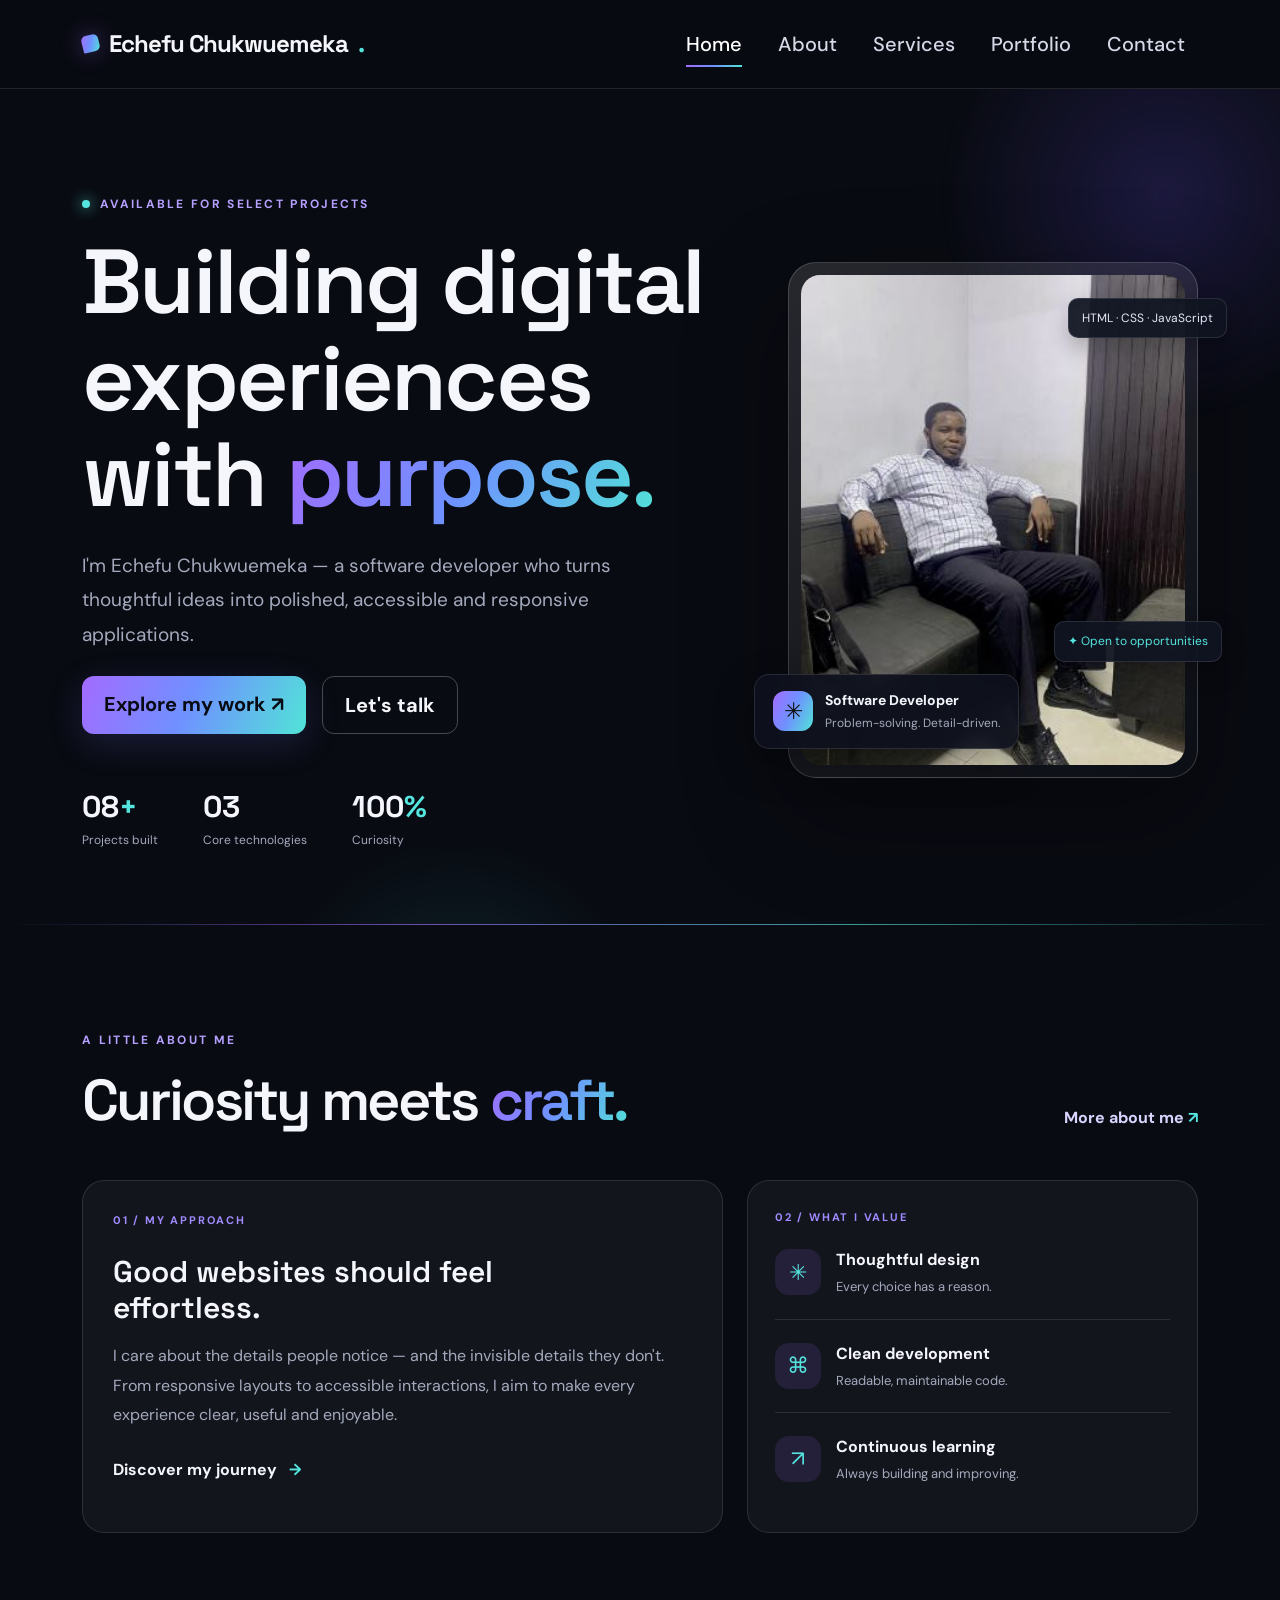
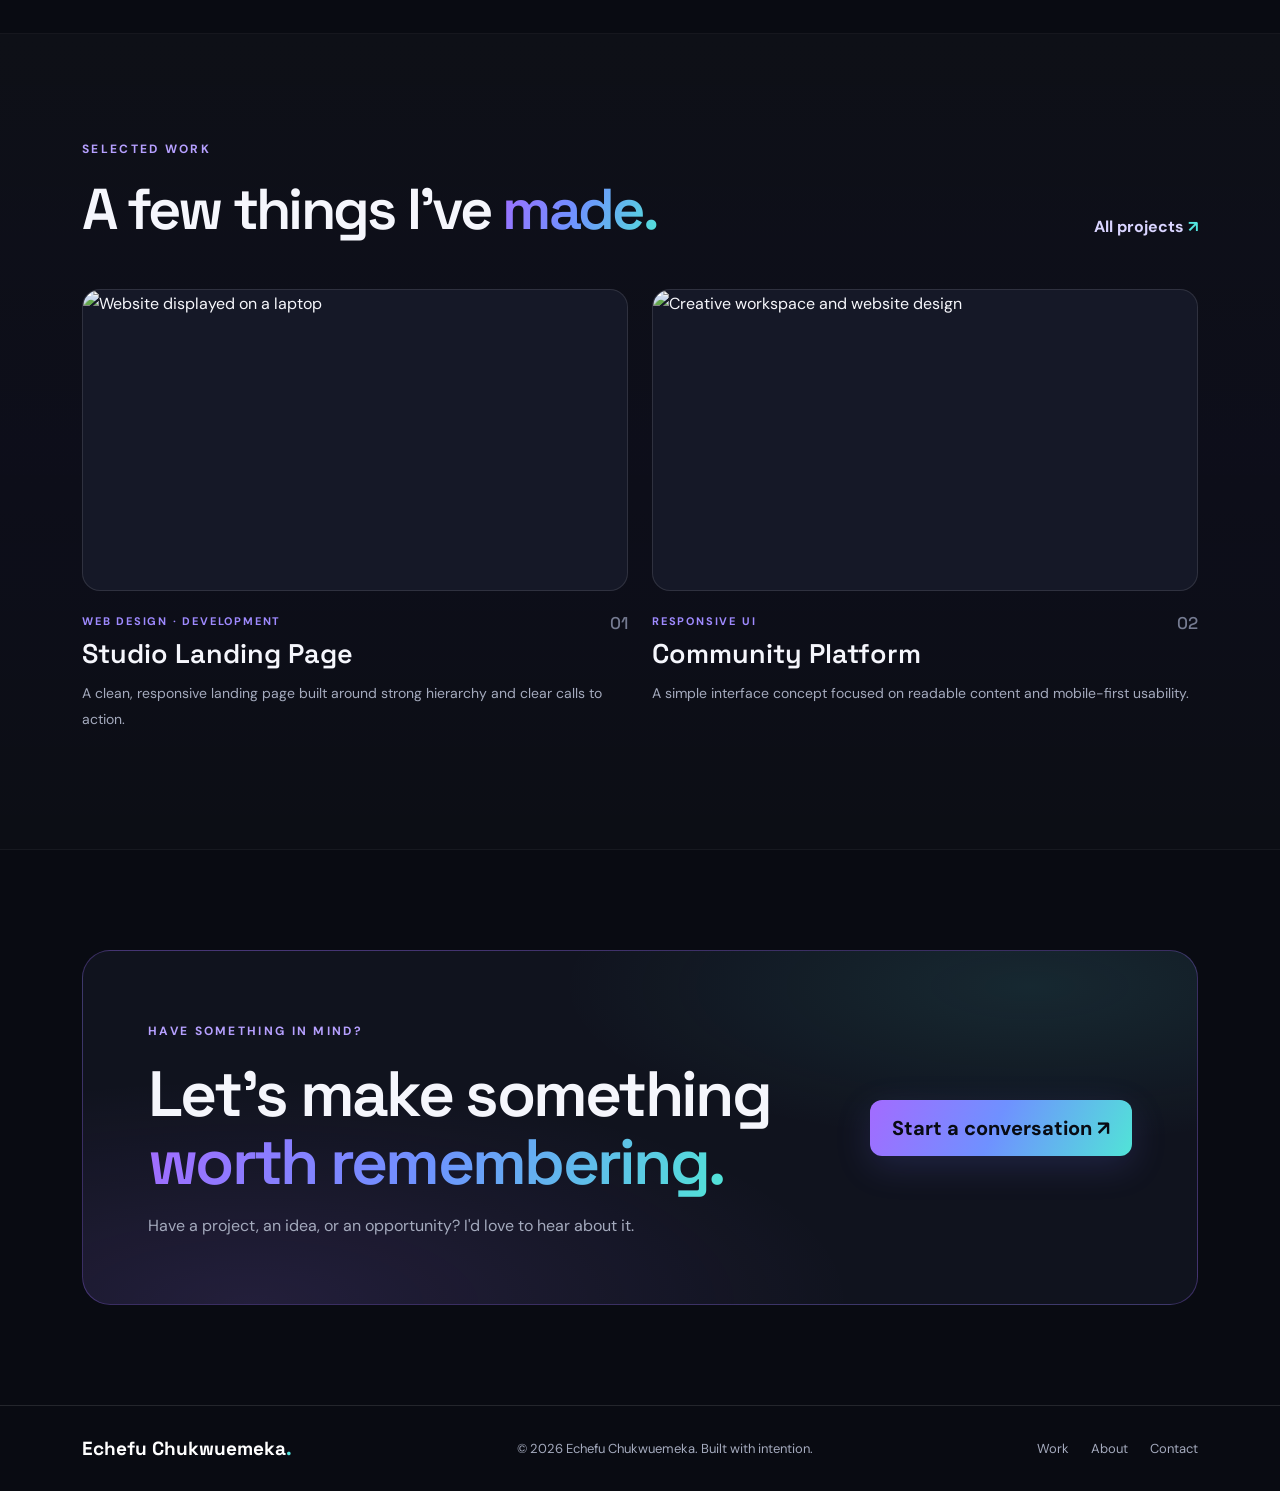
==== index.html @ 693dc214 "add cugar portfolio website" ====
<!DOCTYPE html>
<html lang="en">
<head>
  <meta charset="UTF-8">
  <meta name="viewport" content="width=device-width, initial-scale=1.0">
  <meta name="description" content="Personal portfolio of a creative front-end developer.">
  <title>Echefu Chukwuemeka | Software Developer</title>
  <link rel="preconnect" href="https://fonts.googleapis.com">
  <link rel="preconnect" href="https://fonts.gstatic.com" crossorigin>
  <link href="https://fonts.googleapis.com/css2?family=DM+Sans:wght@400;500;600;700&family=Space+Grotesk:wght@400;500;600;700&display=swap" rel="stylesheet">
  <link href="https://cdn.jsdelivr.net/npm/bootstrap@5.3.3/dist/css/bootstrap.min.css" rel="stylesheet">
  <link rel="stylesheet" href="style.css">
</head>
<body>
  <div data-include="navbar"></div>
  <main>
    <section class="hero section-shell">
      <div class="hero-glow glow-one"></div><div class="hero-glow glow-two"></div>
      <div class="container position-relative">
        <div class="row align-items-center gy-5">
          <div class="col-lg-7">
            <span class="eyebrow"><span class="status-dot"></span> AVAILABLE FOR SELECT PROJECTS</span>
            <h1 class="display-title">Building digital<br>experiences with <span class="gradient-text">purpose.</span></h1>
            <p class="hero-copy">I'm Echefu Chukwuemeka — a software developer who turns thoughtful ideas into polished, accessible and responsive applications.</p>
            <div class="d-flex flex-wrap gap-3 mt-4">
              <a class="btn btn-gradient btn-lg" href="portfolio.html">Explore my work <span aria-hidden="true">↗</span></a>
              <a class="btn btn-outline-light btn-lg" href="contact.html">Let's talk</a>
            </div>
            <div class="hero-stats">
              <div><strong>08<span>+</span></strong><small>Projects built</small></div>
              <div><strong>03</strong><small>Core technologies</small></div>
              <div><strong>100<span>%</span></strong><small>Curiosity</small></div>
            </div>
          </div>
          <div class="col-lg-5">
            <div class="portrait-frame">
              <!-- Replace this image URL with assets/images/profile.jpg -->
              <img src="emeka.jpg" alt="Portrait of Echefu Chukwuemeka" class="portrait-image">
              <div class="portrait-label"><span class="label-icon">✳</span><div><strong>Software Developer</strong><small>Problem-solving. Detail-driven.</small></div></div>
              <div class="floating-chip chip-top">HTML · CSS · JavaScript</div>
              <div class="floating-chip chip-bottom">✦ Open to opportunities</div>
            </div>
          </div>
        </div>
      </div>
      <div class="hero-bottom-line"></div>
    </section>

    <section class="section-shell section-padding">
      <div class="container">
        <div class="section-heading d-flex flex-column flex-md-row justify-content-between align-items-md-end gap-3">
          <div><span class="eyebrow">A LITTLE ABOUT ME</span><h2 class="section-title">Curiosity meets <span class="gradient-text">craft.</span></h2></div>
          <a href="about.html" class="text-link">More about me <span>↗</span></a>
        </div>
        <div class="row g-4 mt-2">
          <div class="col-md-7"><div class="glass-card about-teaser"><span class="card-kicker">01 / MY APPROACH</span><h3>Good websites should feel effortless.</h3><p>I care about the details people notice — and the invisible details they don't. From responsive layouts to accessible interactions, I aim to make every experience clear, useful and enjoyable.</p><a href="about.html" class="arrow-link">Discover my journey <span>→</span></a></div></div>
          <div class="col-md-5"><div class="glass-card values-card"><span class="card-kicker">02 / WHAT I VALUE</span><div class="value-row"><span class="value-symbol">✳</span><div><strong>Thoughtful design</strong><small>Every choice has a reason.</small></div></div><div class="value-row"><span class="value-symbol">⌘</span><div><strong>Clean development</strong><small>Readable, maintainable code.</small></div></div><div class="value-row"><span class="value-symbol">↗</span><div><strong>Continuous learning</strong><small>Always building and improving.</small></div></div></div></div>
        </div>
      </div>
    </section>

    <section class="section-shell section-padding section-muted">
      <div class="container">
        <div class="section-heading d-flex flex-column flex-md-row justify-content-between align-items-md-end gap-3">
          <div><span class="eyebrow">SELECTED WORK</span><h2 class="section-title">A few things I've <span class="gradient-text">made.</span></h2></div>
          <a href="portfolio.html" class="text-link">All projects <span>↗</span></a>
        </div>
        <div class="row g-4 mt-2">
          <div class="col-md-6"><article class="project-card"><a href="portfolio.html" class="project-image-wrap"><img src="https://images.unsplash.com/photo-1467232004584-a241de8bcf5d?auto=format&fit=crop&w=1100&q=85" alt="Website displayed on a laptop" class="project-image"><span class="project-open">↗</span></a><div class="project-meta"><div><span class="project-type">WEB DESIGN · DEVELOPMENT</span><h3>Studio Landing Page</h3></div><span class="project-number">01</span></div><p>A clean, responsive landing page built around strong hierarchy and clear calls to action.</p></article></div>
          <div class="col-md-6"><article class="project-card"><a href="portfolio.html" class="project-image-wrap"><img src="https://images.unsplash.com/photo-1559028012-481c04fa702d?auto=format&fit=crop&w=1100&q=85" alt="Creative workspace and website design" class="project-image"><span class="project-open">↗</span></a><div class="project-meta"><div><span class="project-type">RESPONSIVE UI</span><h3>Community Platform</h3></div><span class="project-number">02</span></div><p>A simple interface concept focused on readable content and mobile-first usability.</p></article></div>
        </div>
      </div>
    </section>

    <section class="section-shell section-padding">
      <div class="container"><div class="cta-panel"><div><span class="eyebrow">HAVE SOMETHING IN MIND?</span><h2>Let's make something<br><span class="gradient-text">worth remembering.</span></h2><p>Have a project, an idea, or an opportunity? I'd love to hear about it.</p></div><a href="contact.html" class="btn btn-gradient btn-lg">Start a conversation ↗</a></div></div>
    </section>
  </main>
  <div data-include="footer"></div>
  <script src="https://cdn.jsdelivr.net/npm/bootstrap@5.3.3/dist/js/bootstrap.bundle.min.js"></script>
  <script src="script.js"></script>
</body>
</html>
---- style.css ----
/* =========================
   DARK PORTFOLIO DESIGN SYSTEM
   ========================= */
:root{--bg:#090b12;--bg-soft:#0f1320;--panel:rgba(255,255,255,.045);--line:rgba(255,255,255,.11);--text:#f5f6fc;--muted:#a4aabd;--purple:#9b6dff;--cyan:#54e5df;--pink:#fa7fc4;--gradient:linear-gradient(115deg,#a36bff 0%,#6f91ff 48%,#51e4d7 100%);--font-display:"Space Grotesk",sans-serif;--font-body:"DM Sans",sans-serif}
*{box-sizing:border-box}html{scroll-behavior:smooth;scroll-padding-top:95px}body{margin:0;background:var(--bg);color:var(--text);font-family:var(--font-body);font-size:16px;line-height:1.7;overflow-x:hidden}a{color:inherit;text-decoration:none;transition:color .25s ease}img{max-width:100%;display:block}.section-shell{position:relative;overflow:hidden}.section-padding{padding:100px 0}.section-muted{background:linear-gradient(180deg,rgba(255,255,255,.018),rgba(117,86,255,.035),rgba(255,255,255,.012));border-top:1px solid rgba(255,255,255,.04);border-bottom:1px solid rgba(255,255,255,.04)}
/* Nav: menu text intentionally remains at least 20px on desktop */
.site-nav{background:rgba(9,11,18,.88);border-bottom:1px solid var(--line);backdrop-filter:blur(18px);padding:17px 0;position:sticky;top:0;z-index:1000}.brand{font-family:var(--font-display);font-size:24px;font-weight:700;letter-spacing:-1px;display:flex;align-items:center;gap:10px}.brand-mark{width:17px;height:17px;display:inline-block;border-radius:5px 5px 5px 1px;background:var(--gradient);transform:rotate(-14deg);box-shadow:0 0 22px rgba(155,109,255,.4)}.brand-dot{color:var(--cyan)}.navbar-nav{gap:10px}.site-nav .nav-link{font-size:20px;font-weight:500;color:#d5d8e6;padding:10px 13px!important;position:relative}.site-nav .nav-link:after{content:"";position:absolute;left:13px;right:13px;bottom:4px;height:2px;background:var(--gradient);transform:scaleX(0);transform-origin:left;transition:transform .25s}.site-nav .nav-link:hover,.site-nav .nav-link.active{color:#fff}.site-nav .nav-link:hover:after,.site-nav .nav-link.active:after{transform:scaleX(1)}.navbar-toggler{border:1px solid var(--line);padding:8px 10px}.navbar-toggler:focus{box-shadow:0 0 0 3px rgba(155,109,255,.2)}.navbar-toggler-icon{filter:invert(1)}
/* Hero */
.hero{min-height:690px;display:flex;align-items:center;padding:100px 0 75px}.hero-glow{position:absolute;border-radius:50%;filter:blur(3px);pointer-events:none}.glow-one{width:470px;height:470px;right:-120px;top:-130px;background:radial-gradient(circle,rgba(113,87,255,.19),transparent 68%)}.glow-two{width:400px;height:400px;left:20%;bottom:-300px;background:radial-gradient(circle,rgba(63,220,209,.12),transparent 68%)}.eyebrow{display:inline-flex;align-items:center;gap:10px;color:#b6a0ff;font-size:12px;letter-spacing:2.3px;font-weight:700;margin-bottom:20px}.status-dot{width:8px;height:8px;background:var(--cyan);border-radius:50%;box-shadow:0 0 14px var(--cyan)}.display-title,.page-title,.section-title,.cta-panel h2{font-family:var(--font-display);font-weight:600;letter-spacing:-2.7px;line-height:1.06}.display-title{font-size:clamp(3.5rem,7.1vw,6.5rem);margin:0 0 26px}.gradient-text{background:var(--gradient);-webkit-background-clip:text;background-clip:text;color:transparent}.hero-copy,.page-intro{max-width:610px;color:var(--muted);font-size:19px;line-height:1.8}.btn{font-family:var(--font-body);font-weight:700;border-radius:12px;padding:13px 22px;transition:transform .25s,box-shadow .25s,background .25s}.btn:hover{transform:translateY(-3px)}.btn-gradient{color:#080b13;background:var(--gradient);border:0;box-shadow:0 10px 35px rgba(111,117,255,.17)}.btn-gradient:hover{color:#080b13;box-shadow:0 14px 38px rgba(111,117,255,.3)}.btn-outline-light{border-color:rgba(255,255,255,.25);color:var(--text)}.btn-outline-light:hover{background:rgba(255,255,255,.08);border-color:rgba(255,255,255,.6);color:#fff}.portrait-frame{position:relative;width:min(100%,410px);margin-left:auto;padding:12px;border:1px solid rgba(255,255,255,.18);border-radius:28px;background:linear-gradient(145deg,rgba(255,255,255,.12),rgba(255,255,255,.015));box-shadow:0 35px 100px rgba(0,0,0,.35)}.portrait-image{width:100%;height:490px;object-fit:cover;object-position:center;border-radius:19px;filter:saturate(.82)}.portrait-label{position:absolute;bottom:28px;left:-35px;display:flex;align-items:center;gap:12px;background:rgba(15,18,30,.92);border:1px solid var(--line);border-radius:15px;padding:14px 18px;box-shadow:0 15px 40px #0005;backdrop-filter:blur(12px)}.label-icon{display:grid;place-items:center;width:40px;height:40px;border-radius:12px;background:var(--gradient);color:#111;font-size:23px}.portrait-label strong,.portrait-label small{display:block}.portrait-label strong{font-size:14px}.portrait-label small{color:var(--muted);font-size:12px}.floating-chip{position:absolute;border:1px solid var(--line);background:#111522eF;border-radius:10px;padding:9px 13px;font-size:12px;color:#e8e8f5;box-shadow:0 10px 25px #0004}.chip-top{top:35px;right:-30px}.chip-bottom{bottom:115px;right:-25px;color:var(--cyan)}.hero-stats{display:flex;gap:45px;margin-top:55px}.hero-stats strong{display:block;font-family:var(--font-display);font-size:30px;line-height:1.2}.hero-stats strong span{color:var(--cyan)}.hero-stats small{display:block;color:var(--muted);font-size:12px;margin-top:5px}.hero-bottom-line{position:absolute;bottom:0;left:0;right:0;height:1px;background:linear-gradient(90deg,transparent,var(--purple),var(--cyan),transparent);opacity:.65}
/* Headings, cards, work */
.section-heading{margin-bottom:24px}.section-title{font-size:clamp(2.5rem,4.5vw,4rem);margin:0}.text-link{font-weight:700;color:#d9d4ff;white-space:nowrap}.text-link span{color:var(--cyan);display:inline-block;transition:transform .2s}.text-link:hover{color:var(--cyan)}.text-link:hover span{transform:translate(4px,-3px)}.glass-card{height:100%;background:var(--panel);border:1px solid var(--line);border-radius:22px;padding:30px;transition:transform .3s,border-color .3s,background .3s}.glass-card:hover{transform:translateY(-5px);border-color:rgba(155,109,255,.45);background:rgba(255,255,255,.06)}.card-kicker,.project-type{display:block;color:#9f8aff;font-size:11px;letter-spacing:1.8px;font-weight:700}.about-teaser h3{font:600 30px/1.2 var(--font-display);margin:25px 0 15px;max-width:440px}.glass-card p,.project-card>p,.body-copy{color:var(--muted);line-height:1.85}.arrow-link{display:inline-flex;gap:12px;margin-top:10px;font-weight:700}.arrow-link span{color:var(--cyan);transition:transform .2s}.arrow-link:hover span{transform:translateX(5px)}.values-card{padding:27px}.value-row{display:flex;gap:15px;align-items:center;padding:20px 0;border-bottom:1px solid var(--line)}.value-row:last-child{border:0}.value-symbol,.service-icon{display:grid;place-items:center;flex:0 0 46px;width:46px;height:46px;border-radius:14px;background:rgba(155,109,255,.13);color:var(--cyan);font-size:22px}.value-row strong,.value-row small{display:block}.value-row small{color:var(--muted);font-size:13px;margin-top:3px}.project-card{height:100%}.project-image-wrap{display:block;position:relative;overflow:hidden;border-radius:18px;border:1px solid var(--line);background:#151827}.project-image{width:100%;height:300px;object-fit:cover;transition:transform .6s,filter .4s;filter:saturate(.78)}.project-image-wrap:hover .project-image{transform:scale(1.05);filter:saturate(1.08)}.project-open{position:absolute;right:16px;top:16px;width:44px;height:44px;display:grid;place-items:center;background:var(--gradient);color:#080b12;border-radius:50%;font-size:22px;transform:translateY(7px);opacity:0;transition:.25s}.project-image-wrap:hover .project-open{transform:translateY(0);opacity:1}.project-meta{display:flex;justify-content:space-between;align-items:start;margin-top:21px}.project-meta h3{font:600 27px var(--font-display);margin:6px 0 10px}.project-number{font:500 17px var(--font-display);color:#757b91}.project-card>p{font-size:14px}.cta-panel{display:flex;justify-content:space-between;align-items:center;gap:35px;padding:clamp(30px,6vw,65px);border:1px solid rgba(155,109,255,.3);border-radius:28px;background:radial-gradient(ellipse at 85% 10%,rgba(81,228,215,.1),transparent 35%),radial-gradient(ellipse at 15% 100%,rgba(163,107,255,.13),transparent 45%),#10131e}.cta-panel h2{font-size:clamp(2.4rem,5vw,4.4rem);margin:0 0 15px}.cta-panel p{color:var(--muted);margin-bottom:0}
/* Inner pages */
.page-hero{padding:100px 0 70px;background:radial-gradient(ellipse at 75% 0%,rgba(112,82,255,.14),transparent 45%)}.page-title{font-size:clamp(3.2rem,7vw,6rem);margin:0 0 25px}.page-intro{max-width:680px;margin-bottom:0}.about-image-frame{padding:10px;border:1px solid var(--line);border-radius:25px;background:var(--panel);transform:rotate(-2deg)}.about-image{width:100%;height:480px;object-fit:cover;border-radius:17px}.body-copy{font-size:17px}.skill-tags{display:flex;flex-wrap:wrap;gap:10px;margin-top:25px}.skill-tags span{padding:8px 13px;border:1px solid var(--line);border-radius:9px;color:#d7d9e7;background:rgba(255,255,255,.035);font-size:13px}.principle-number{display:block;color:var(--cyan);font:600 15px var(--font-display);margin-bottom:30px}.principle-card h3{font:600 26px var(--font-display)}.principle-card p{margin-bottom:0}.service-detail{padding:32px}.service-detail .service-icon{margin-bottom:28px;width:55px;height:55px;font-size:26px}.service-detail h2{font:600 30px var(--font-display);margin:10px 0}.service-detail ul{padding-left:20px;color:var(--muted);line-height:2}.service-detail li::marker{color:var(--cyan)}.project-links{display:flex;gap:25px;flex-wrap:wrap}.portfolio-note{margin-top:45px;color:var(--muted);font-size:14px;padding:18px;border-left:2px solid var(--purple);background:rgba(255,255,255,.025)}
/* Contact form */
.contact-detail{display:flex;align-items:center;gap:15px;margin-top:27px}.contact-icon{width:45px;height:45px;display:grid;place-items:center;background:rgba(155,109,255,.12);color:var(--cyan);border-radius:13px;font-size:22px}.contact-detail small,.contact-detail strong,.contact-detail div>a{display:block}.contact-detail small{font-size:10px;letter-spacing:1.8px;color:#9d8aff;font-weight:700}.contact-detail strong,.contact-detail div>a{font-size:15px;margin-top:3px}.contact-detail a:hover{color:var(--cyan)}.contact-form{padding:clamp(22px,4vw,38px)}.form-label{color:#e7e8f1;font-size:14px;font-weight:600}.form-control,.form-select{min-height:50px;background:#0b0e17;border:1px solid rgba(255,255,255,.14);border-radius:10px;color:#f6f6fc;padding:12px 14px}.form-control::placeholder{color:#6f7588}.form-control:focus,.form-select:focus{background:#0b0e17;color:#fff;border-color:#9b6dff;box-shadow:0 0 0 .2rem rgba(155,109,255,.14)}.form-select option{background:#0b0e17}.form-note{font-size:12px;color:var(--muted);text-align:center;margin-top:12px}.form-feedback{font-size:14px;color:var(--cyan);margin-top:10px;text-align:center}
/* Footer */
.site-footer{border-top:1px solid var(--line);padding:30px 0;color:var(--muted);font-size:13px}.footer-inner{display:flex;justify-content:space-between;align-items:center;gap:20px}.footer-links{display:flex;gap:22px}.footer-links a:hover{color:var(--cyan)}.footer-brand{font:700 19px var(--font-display);color:#fff}.footer-brand span{color:var(--cyan)}
@media(max-width:991px){.site-nav .navbar-collapse{padding-top:18px}.site-nav .nav-link{font-size:20px;padding:12px 4px!important}.site-nav .nav-link:after{left:4px;right:auto;width:45px}.hero{padding:75px 0 65px}.portrait-frame{margin:10px auto 0;max-width:390px}.portrait-image{height:430px}.chip-top{right:-8px}.chip-bottom{right:-7px}.portrait-label{left:-10px}.hero-stats{gap:30px}.section-padding{padding:75px 0}.page-hero{padding:75px 0 55px}}
@media(max-width:575px){body{font-size:15px}.brand{font-size:22px}.hero{padding:60px 0 55px}.display-title{font-size:clamp(3rem,13vw,4.3rem);letter-spacing:-2px}.hero-copy,.page-intro{font-size:16px}.hero-stats{gap:20px;justify-content:space-between;margin-top:40px}.hero-stats strong{font-size:25px}.hero-stats small{font-size:10px}.portrait-image{height:360px}.portrait-frame{width:calc(100% - 18px)}.floating-chip{font-size:10px;padding:8px}.chip-top{right:-10px}.chip-bottom{right:-8px;bottom:88px}.portrait-label{left:-12px;bottom:20px;padding:10px}.section-padding{padding:60px 0}.section-title{font-size:2.5rem;letter-spacing:-1.7px}.glass-card{padding:23px;border-radius:18px}.about-teaser h3{font-size:26px}.project-image{height:235px}.cta-panel{align-items:flex-start;flex-direction:column;border-radius:21px}.cta-panel h2{letter-spacing:-1.8px}.page-title{font-size:clamp(3rem,12vw,4.2rem);letter-spacing:-2px}.page-hero{padding:60px 0 45px}.about-image{height:350px}.footer-inner{align-items:flex-start;flex-direction:column}.footer-links{gap:18px}.service-detail h2{font-size:26px}}
@media(prefers-reduced-motion:reduce){*,*::before,*::after{scroll-behavior:auto!important;transition:none!important;animation:none!important}}
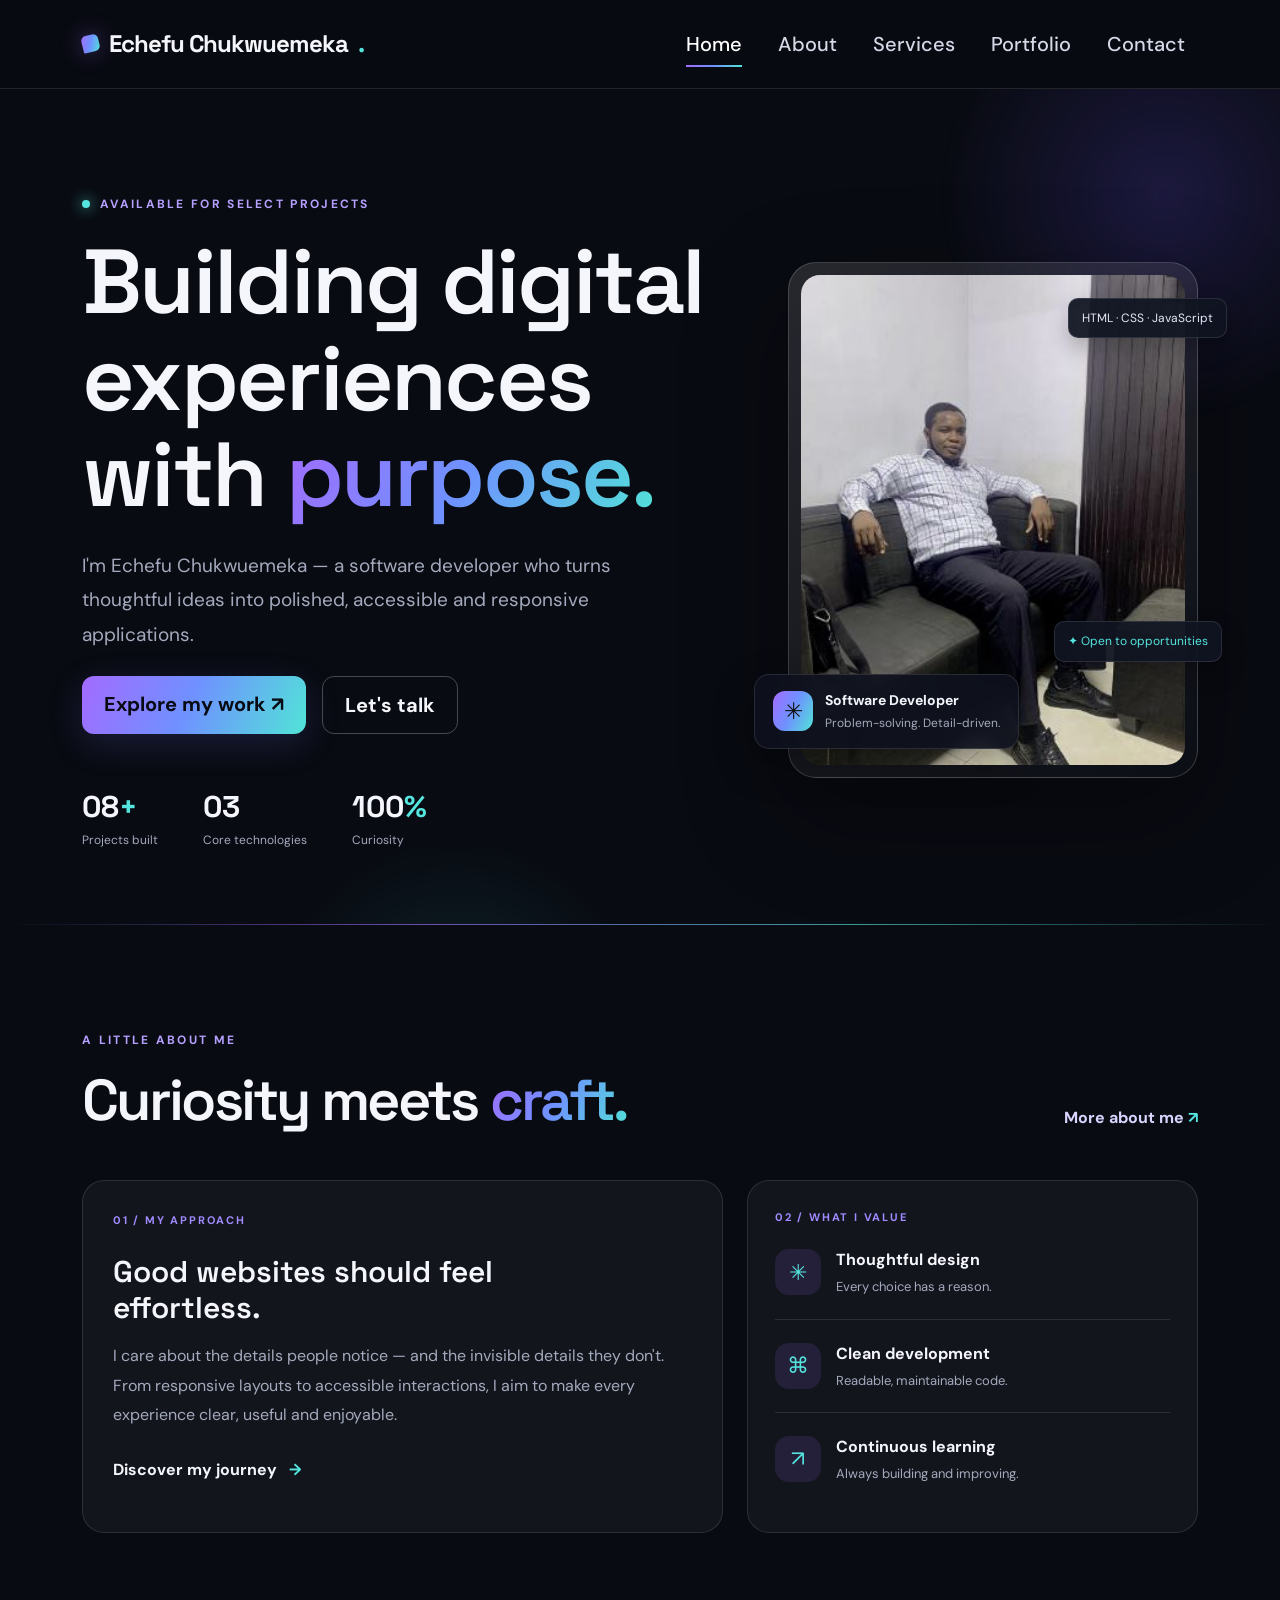
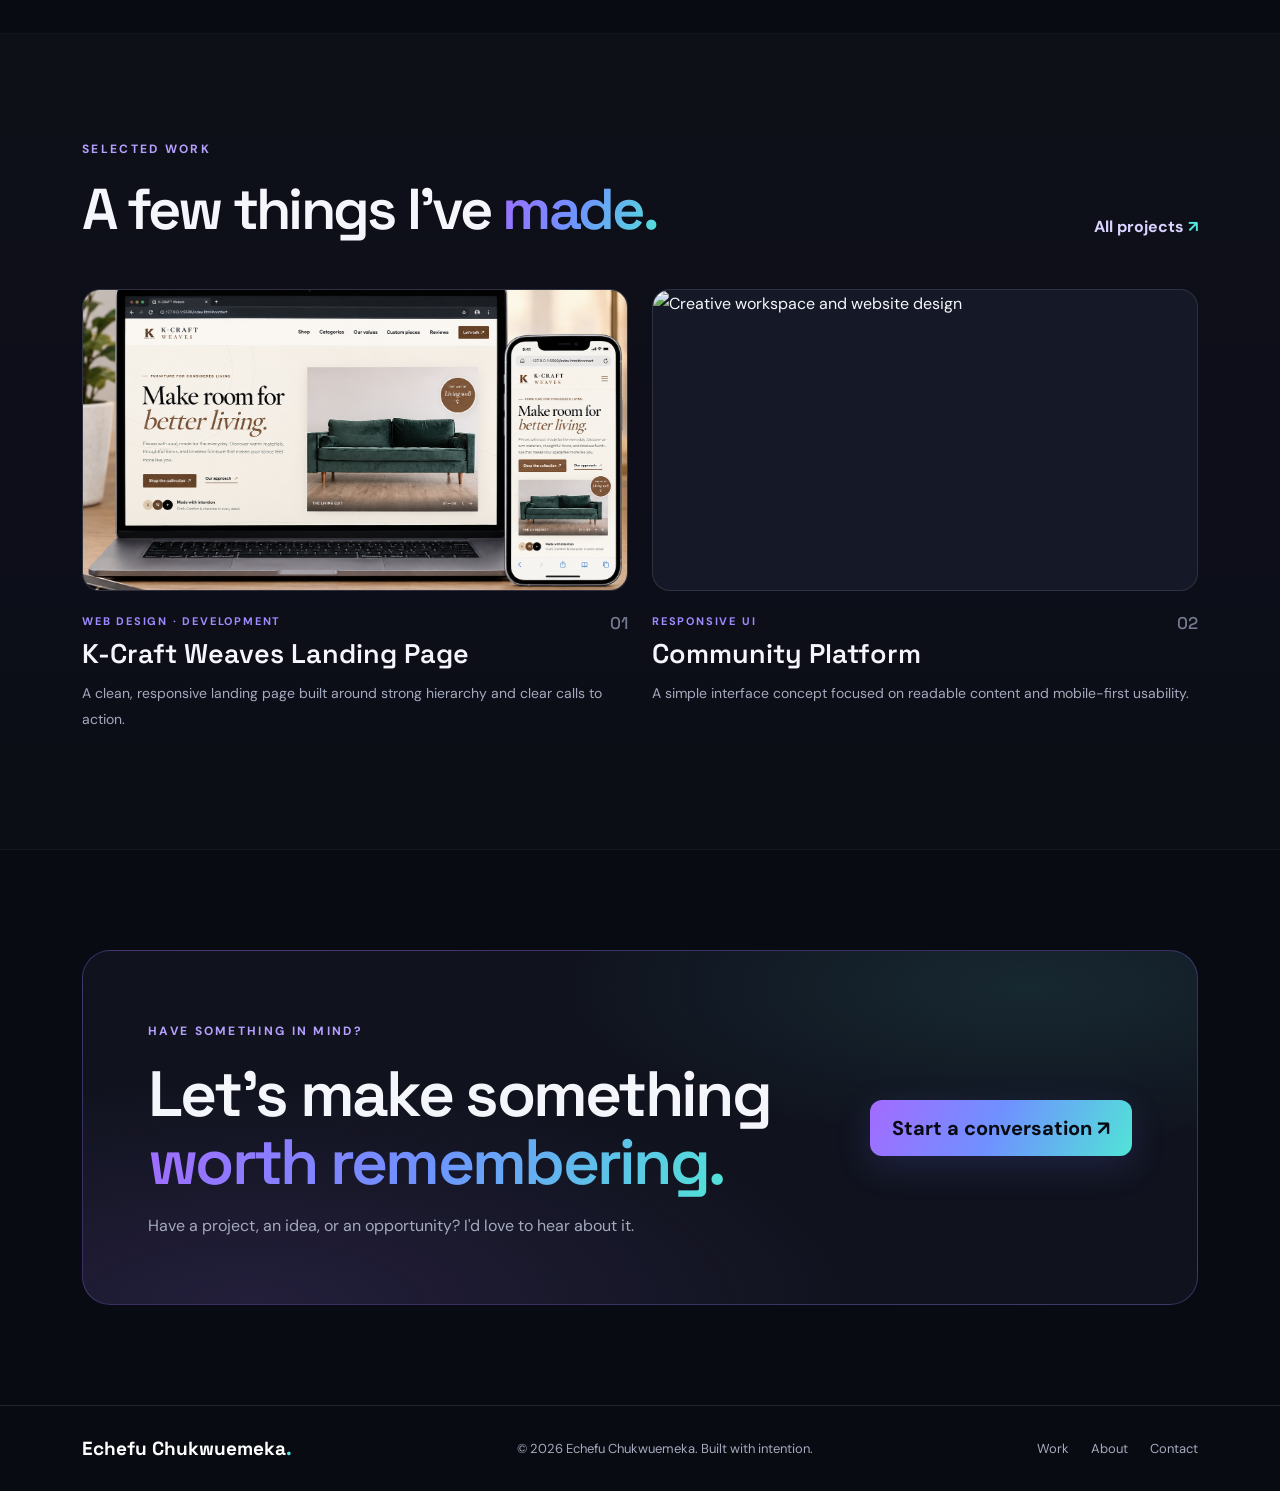
==== commit d6b1e701: "added mock ups and links to my portfolio" ====
--- a/index.html
+++ b/index.html
@@ -66,7 +66,7 @@
           <a href="portfolio.html" class="text-link">All projects <span>↗</span></a>
         </div>
         <div class="row g-4 mt-2">
-          <div class="col-md-6"><article class="project-card"><a href="portfolio.html" class="project-image-wrap"><img src="https://images.unsplash.com/photo-1467232004584-a241de8bcf5d?auto=format&fit=crop&w=1100&q=85" alt="Website displayed on a laptop" class="project-image"><span class="project-open">↗</span></a><div class="project-meta"><div><span class="project-type">WEB DESIGN · DEVELOPMENT</span><h3>Studio Landing Page</h3></div><span class="project-number">01</span></div><p>A clean, responsive landing page built around strong hierarchy and clear calls to action.</p></article></div>
+          <div class="col-md-6"><article class="project-card"><a href=" https://cugar16.github.io/k-craft-landingpage/" class="project-image-wrap"><img src="kcraft-mockup.png" alt="K-Craft Weaves Landing Page" class="project-image"><span class="project-open">↗</span></a><div class="project-meta"><div><span class="project-type">WEB DESIGN · DEVELOPMENT</span><h3>K-Craft Weaves Landing Page</h3></div><span class="project-number">01</span></div><p>A clean, responsive landing page built around strong hierarchy and clear calls to action.</p></article></div>
           <div class="col-md-6"><article class="project-card"><a href="portfolio.html" class="project-image-wrap"><img src="https://images.unsplash.com/photo-1559028012-481c04fa702d?auto=format&fit=crop&w=1100&q=85" alt="Creative workspace and website design" class="project-image"><span class="project-open">↗</span></a><div class="project-meta"><div><span class="project-type">RESPONSIVE UI</span><h3>Community Platform</h3></div><span class="project-number">02</span></div><p>A simple interface concept focused on readable content and mobile-first usability.</p></article></div>
         </div>
       </div>
